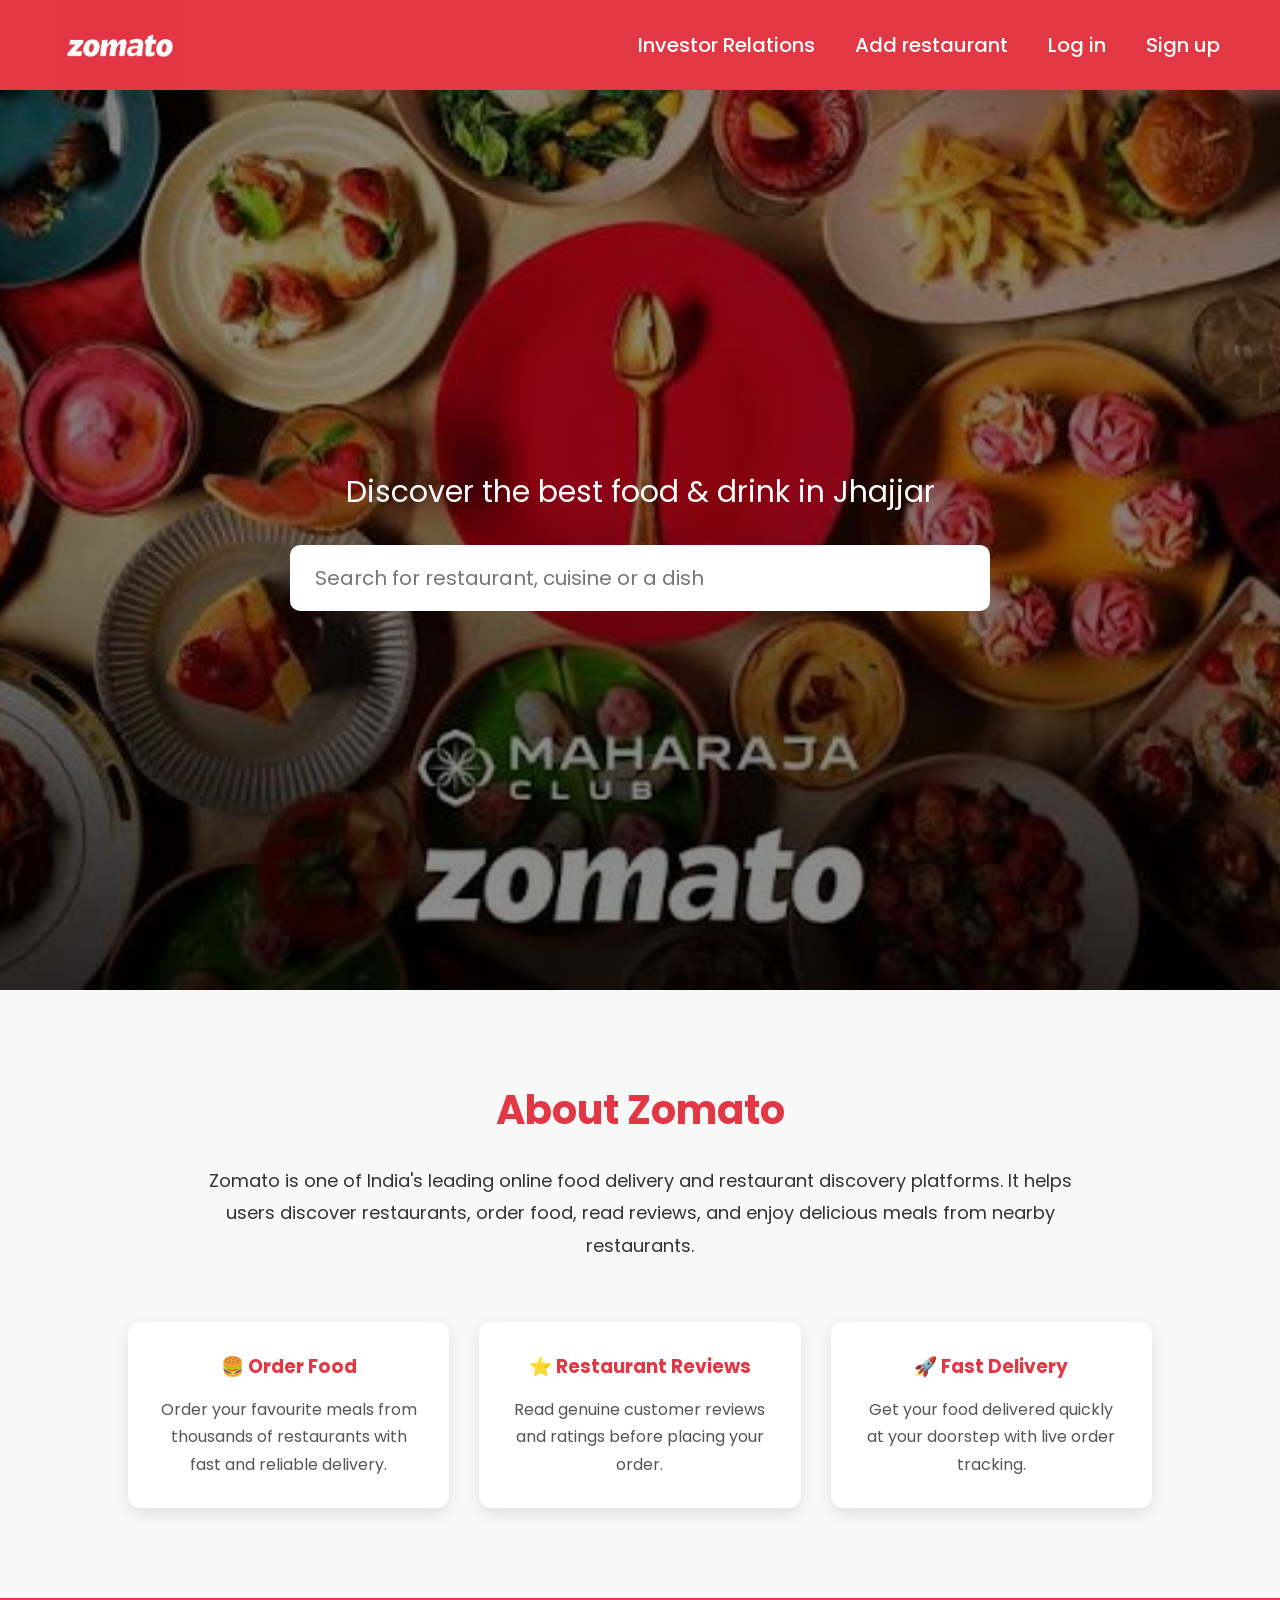
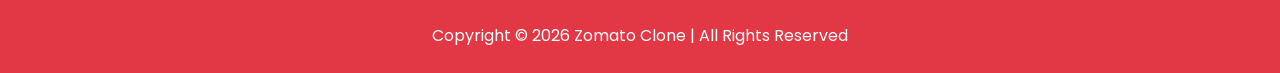
==== index.html @ a9831c2e "Initial commit - Zomato Clone" ====
<!DOCTYPE html>
<html lang="en">

<head>
    <meta charset="UTF-8">
    <meta name="viewport" content="width=device-width, initial-scale=1.0">
    <title>Zomato Delivery App Clone</title>
    <link rel="stylesheet" href="style.css">
</head>

<body>
    <header>
        <div class="logo">
            <img src="images/logo.png" alt="">

        </div>
        <ul>
            <li><a href="investor.html">Investor Relations</a></li>
            <li><a href="add_restaurant.html">Add restaurant</a></li>
            <li><a href="login.html">Log in</a></li>
            <li><a href="signup.html">Sign up</a></li>
        </ul>
    </header>

    <main>
        <section>
            <img src="images/zomato1.png" alt="">
            <p>Discover the best food & drink in Jhajjar</p>
            <input placeholder="Search for restaurant, cuisine or a dish">
        </section>

        <section class="about">
            <!-- write something about zomato delivery app and html elements here -->
            <h2>About Zomato</h2>

            <p>
                Zomato is one of India's leading online food delivery and restaurant
                discovery platforms. It helps users discover restaurants, order food,
                read reviews, and enjoy delicious meals from nearby restaurants.
            </p>

            <div class="cards">

                <div class="card">
                    <h3>🍔 Order Food</h3>
                    <p>
                        Order your favourite meals from thousands of restaurants
                        with fast and reliable delivery.
                    </p>
                </div>

                <div class="card">
                    <h3>⭐ Restaurant Reviews</h3>
                    <p>
                        Read genuine customer reviews and ratings before placing
                        your order.
                    </p>
                </div>

                <div class="card">
                    <h3>🚀 Fast Delivery</h3>
                    <p>
                        Get your food delivered quickly at your doorstep with
                        live order tracking.
                    </p>
                </div>

            </div>
        </section>
    </main>
    <footer>
        Copyright &copy; 2026 Zomato Clone | All Rights Reserved
    </footer>
    <script src="script.js"></script>
</body>

</html>
---- style.css ----
@import url('https://fonts.googleapis.com/css2?family=Poppins:wght@300;400;500;600;700&display=swap');

* {
    margin: 0;
    padding: 0;
    box-sizing: border-box;
    font-family: 'Poppins', sans-serif;
}

html {
    scroll-behavior: smooth;
}

body {
    background: #ffffff;
}

/* HEADER */

header {
    position: fixed;
    top: 0;
    left: 0;
    width: 100%;
    height: 90px;
    background: #e23744;

    display: flex;
    justify-content: space-between;
    align-items: center;

    padding: 0 60px;
    z-index: 1000;
}

/* Logo */

.logo {
    display: flex;
    align-items: center;
}

.logo img {
    width: 120px;
    height: auto;
    display: block;
}

/* Navigation */

header ul {
    display: flex;
    align-items: center;
    gap: 40px;
    list-style: none;
}

header ul li {
    list-style: none;
}

header ul li a {
    color: white;
    text-decoration: none;
    font-size: 20px;
    font-weight: 500;
    white-space: nowrap;
    transition: 0.3s;
}

header ul li a:hover {
    color: #ffe6e8;
}

/* MAIN SECTION */

main {
    margin-top: 90px;
}

main section:first-child {
    height: 100vh;
    width: 100%;

    background: linear-gradient(rgba(0, 0, 0, 0.45),
            rgba(0, 0, 0, 0.45)),
        url("images/zomato1.png");

    background-size: cover;
    background-position: center;
    background-repeat: no-repeat;

    display: flex;
    flex-direction: column;
    justify-content: center;
    align-items: center;

    text-align: center;
    color: white;
}

/* Center Logo */

main section:first-child img {
    display: none;
}

/* Heading */

main section:first-child p {
    font-size: 30px;
    font-weight: 400;
    margin-bottom: 30px;
}

/* Search Box */

main section:first-child input {
    width: 700px;
    max-width: 90%;
    padding: 18px 25px;
    border: none;
    border-radius: 10px;
    outline: none;
    font-size: 20px;
}

/* ABOUT */

.about {

    padding: 90px 10%;
    background: #f8f8f8;
    color: #333;

}

.about h2 {

    text-align: center;
    color: #e23744;
    font-size: 40px;
    margin-bottom: 25px;

}

.about>p {

    max-width: 900px;
    margin: auto;
    text-align: center;
    line-height: 1.8;
    font-size: 18px;

}

.cards {

    margin-top: 60px;

    display: grid;

    grid-template-columns: repeat(auto-fit, minmax(260px, 1fr));

    gap: 30px;

}

.card {

    background: white;

    padding: 30px;

    border-radius: 12px;

    text-align: center;

    box-shadow: 0 5px 15px rgba(0, 0, 0, .1);

    transition: .3s;

}

.card:hover {

    transform: translateY(-10px);

    box-shadow: 0 10px 25px rgba(226, 55, 68, .3);

}

.card h3 {

    color: #e23744;
    margin-bottom: 15px;

}

.card p {

    color: #555;
    line-height: 1.7;

}

/* FOOTER */

footer {

    background: #e23744;

    color: white;

    text-align: center;

    padding: 25px;

}

/* RESPONSIVE */

@media(max-width:768px) {

    header {

        flex-direction: column;
        gap: 15px;

    }

    header ul {

        flex-wrap: wrap;
        justify-content: center;
        gap: 15px;

    }

    main section:first-child p {

        font-size: 28px;

    }

    main section:first-child img {

        width: 220px;

    }

    .about h2 {

        font-size: 30px;

    }

    /* INVESTOR PAGE */

    .investor-page {
        margin-top: 80px;
    }

    .investor-banner {

        background: #e23744;
        color: white;

        text-align: center;

        padding: 80px 10%;

    }

    .investor-banner h1 {

        font-size: 20px;
        margin-bottom: 10px;

    }

    .investor-banner p {

        max-width: 800px;
        margin: auto;
        line-height: 1.8;
        font-size: 10px;

    }

    .investor-info {

        width: 90%;
        margin: 60px auto;

        display: grid;
        grid-template-columns: repeat(auto-fit, minmax(300px, 1fr));
        gap: 30px;

    }

    .investor-info .card {

        background: #ffffff;
        padding: 30px;
        border-radius: 15px;

        box-shadow: 0 8px 20px rgba(0, 0, 0, 0.15);

        text-align: center;

        transition: all .4s ease;

        border-top: 6px solid #e23744;
    }

    .investor-info .card:hover {

        transform: translateY(-10px);
        box-shadow: 0 15px 35px rgba(226, 55, 68, .35);

    }

    .investor-info .card h2 {
        color: #e23744;
        margin-bottom: 20px;
        font-size: 28px;
    }

    .investor-info .card p {
        color: #555;
        line-height: 1.8;
        font-size: 17px;
    }

    .investor-info .card ul {
        margin-top: 15px;
        padding-left: 20px;
    }

    .investor-info .card ul li {
        margin: 12px 0;
        color: #444;
        font-size: 16px;
    }

}

/* LOGIN PAGE */
.login-page {
    min-height: calc(100vh - 90px);

    display: flex;
    justify-content: center;
    align-items: center;

    margin-top: 90px;

    background-image:
        linear-gradient(rgba(0, 0, 0, .45), rgba(0, 0, 0, .45)),
        url("images/zomato1.png");

    background-size: cover;
    background-position: center;
    background-repeat: no-repeat;
}

.login-box {

    width: 400px;

    background: white;

    padding: 40px;

    border-radius: 15px;

    text-align: center;

    box-shadow: 0 15px 30px rgba(0, 0, 0, .3);

}

.login-box h1 {

    color: #e23744;

    margin-bottom: 10px;

}

.login-box p {

    color: #555;

    margin-bottom: 30px;

}

.login-box input {

    width: 100%;

    padding: 15px;

    margin-bottom: 20px;

    border: 1px solid #ccc;

    border-radius: 8px;

    outline: none;

    font-size: 16px;

}

.login-box input:focus {

    border: 2px solid #e23744;

}

.login-box button {

    width: 100%;

    padding: 15px;

    background: #e23744;

    color: white;

    border: none;

    border-radius: 8px;

    font-size: 18px;

    cursor: pointer;

    transition: .3s;

}

.login-box button:hover {

    background: #c71c35;

}

.login-links {

    margin-top: 20px;

}

.login-links a {

    color: #e23744;

    text-decoration: none;

}

.login-links a:hover {

    text-decoration: underline;

}

/* SIGN UP PAGE */

.signup-page {

    min-height: 100vh;

    display: flex;
    justify-content: center;
    align-items: center;

    margin-top: 90px;

    background-image:
        linear-gradient(rgba(0, 0, 0, .45), rgba(0, 0, 0, .45)),
        url("images/zomato1.png");

    background-size: cover;
    background-position: center;
    background-repeat: no-repeat;

}

.signup-box {

    width: 430px;

    margin-top: 10px;

    margin-bottom: 10px;

    height: 660px;

    background: white;

    padding: 40px;

    border-radius: 15px;

    box-shadow: 0 15px 30px rgba(0, 0, 0, .3);

    text-align: center;

}

.signup-box h1 {

    color: #e23744;

    margin-bottom: 10px;

}

.signup-box p {

    color: #666;

    margin-bottom: 25px;

}

.signup-box input {

    width: 100%;

    padding: 15px;

    margin-bottom: 18px;

    border: 1px solid #ccc;

    border-radius: 8px;

    outline: none;

    font-size: 16px;

}

.signup-box input:focus {

    border: 2px solid #e23744;

}

.signup-box button {

    width: 100%;

    padding: 15px;

    background: #e23744;

    color: white;

    border: none;

    border-radius: 8px;

    cursor: pointer;

    font-size: 18px;

    transition: .3s;

}

.signup-box button:hover {

    background: #c71c35;

}

.signup-links {

    margin-top: 20px;

}

.signup-links a {

    color: #e23744;

    text-decoration: none;

}

.signup-links a:hover {

    text-decoration: underline;

}

/* ADD RESTAURANT PAGE */

.restaurant-page {

    min-height: 100vh;

    display: flex;

    justify-content: center;

    align-items: center;

    margin-top: 90px;

    background-image:
        linear-gradient(rgba(0, 0, 0, .45), rgba(0, 0, 0, .45)),
        url("images/zomato1.png");

    background-size: cover;

    background-position: center;

    background-repeat: no-repeat;

    padding: 40px;

}

.restaurant-box {

    width: 550px;

    background: white;

    padding: 40px;

    border-radius: 15px;

    box-shadow: 0 15px 35px rgba(0, 0, 0, .3);

}

.restaurant-box h1 {

    text-align: center;

    color: #e23744;

    margin-bottom: 10px;

}

.restaurant-box p {

    text-align: center;

    margin-bottom: 25px;

    color: #666;

}

.restaurant-box input,
.restaurant-box select,
.restaurant-box textarea {

    width: 100%;

    padding: 15px;

    margin-bottom: 18px;

    border: 1px solid #ccc;

    border-radius: 8px;

    font-size: 16px;

    outline: none;

}

.restaurant-box input:focus,
.restaurant-box select:focus,
.restaurant-box textarea:focus {

    border: 2px solid #e23744;

}

.restaurant-box textarea {

    resize: none;

}

.restaurant-box button {

    width: 100%;

    padding: 15px;

    background: #e23744;

    color: white;

    border: none;

    font-size: 18px;

    border-radius: 8px;

    cursor: pointer;

    transition: .3s;

}

.restaurant-box button:hover {

    background: #c71c35;

    transform: scale(1.02);

}
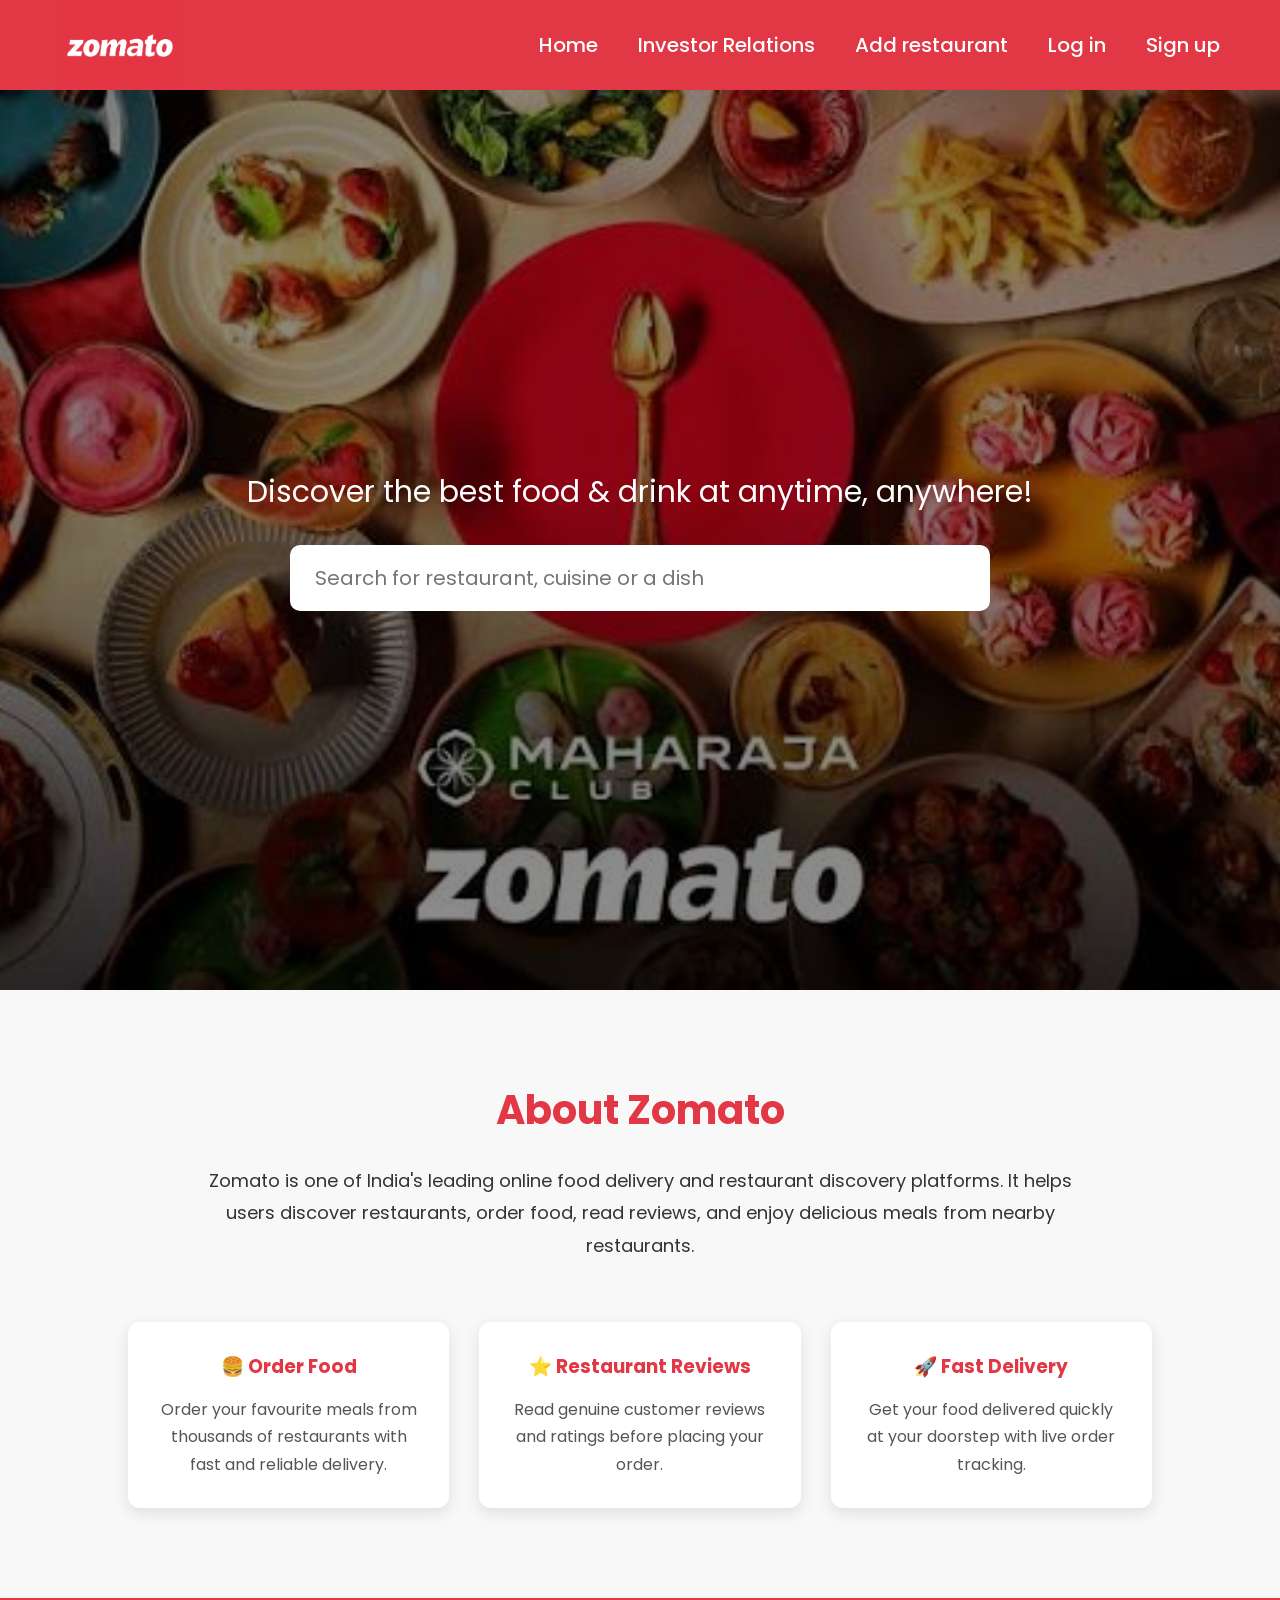
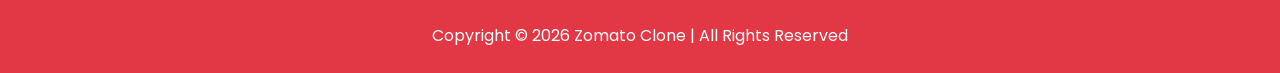
==== commit eaf999d0: "Added screenshots" ====
--- a/index.html
+++ b/index.html
@@ -15,6 +15,7 @@
 
         </div>
         <ul>
+            <li><a href="">Home</a></li>
             <li><a href="investor.html">Investor Relations</a></li>
             <li><a href="add_restaurant.html">Add restaurant</a></li>
             <li><a href="login.html">Log in</a></li>
@@ -25,7 +26,7 @@
     <main>
         <section>
             <img src="images/zomato1.png" alt="">
-            <p>Discover the best food & drink in Jhajjar</p>
+            <p>Discover the best food & drink at anytime, anywhere!</p>
             <input placeholder="Search for restaurant, cuisine or a dish">
         </section>
 
